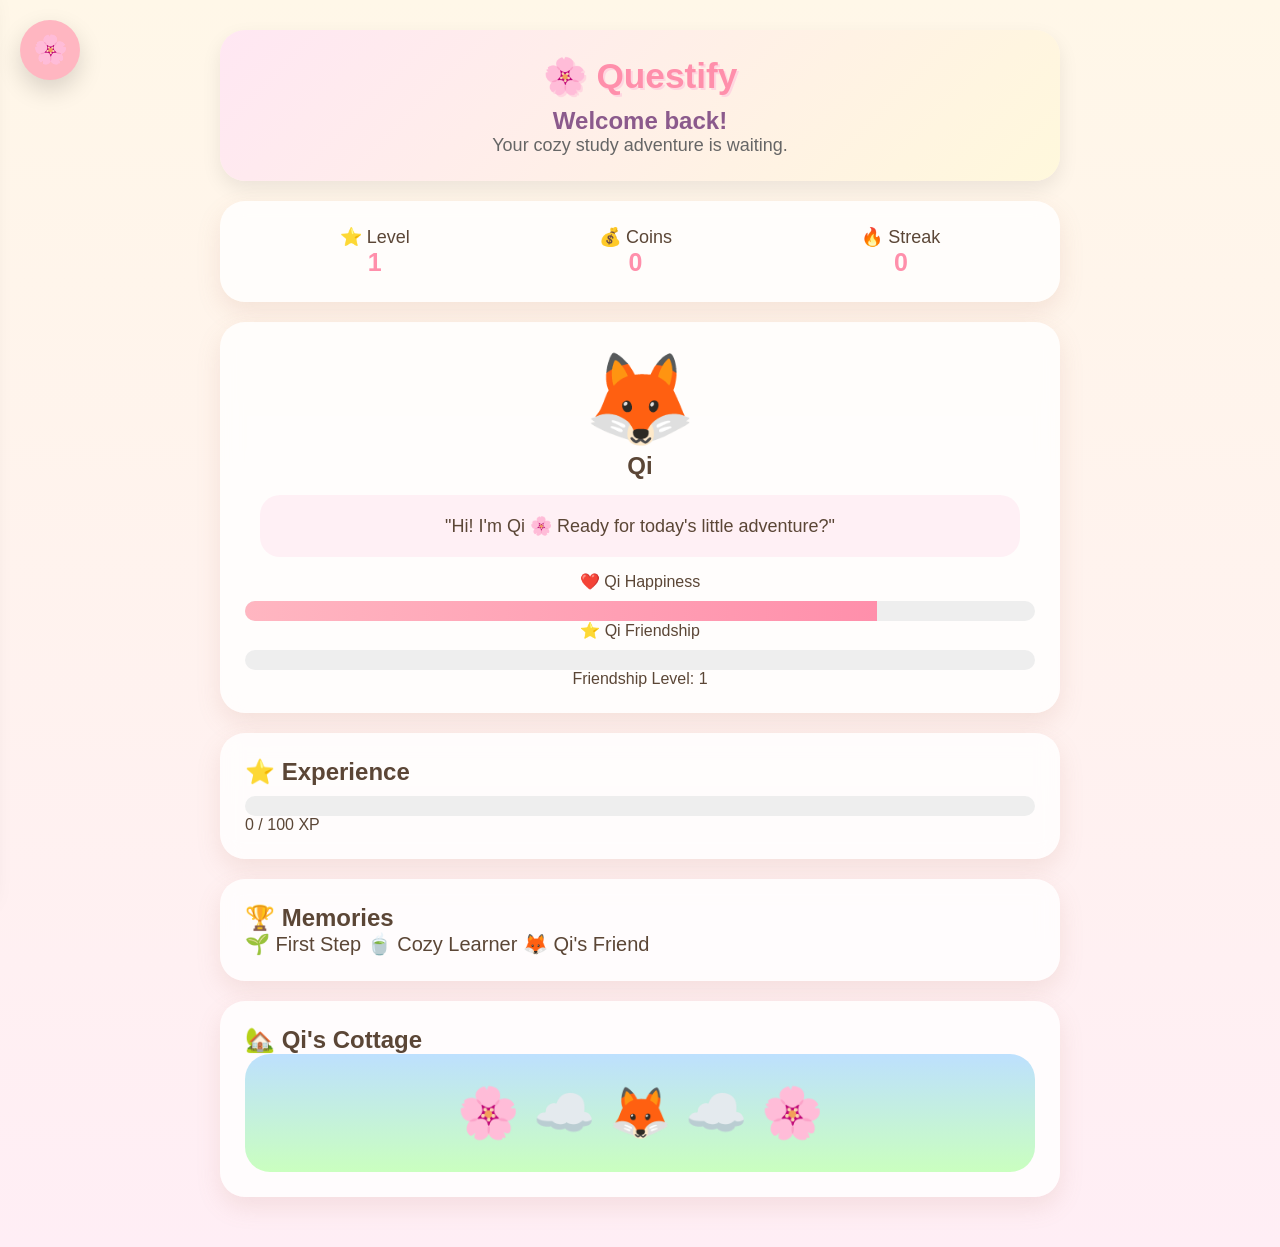
==== index.html @ 7775f3b2 "welcome back header added" ====
<!doctype html>
<html lang="en">

<head>
    <meta charset="UTF-8" />
    <meta name="viewport" content="width=device-width, initial-scale=1.0" />

    <title>Questify 🦊</title>

    <link rel="stylesheet" href="style.css" />
</head>

<body>
    <!-- 🌸 Menu Button -->

    <button id="menuButton" class="menuButton">🌸</button>
    <div class="layout">
        <!-- 🌸 Sidebar -->

        <div id="sidebar" class="sidebar">
            <h2>🌸 Questify</h2>

            <p class="sidebarSubtitle">Cozy Study Adventure</p>
            <button class="navButton" data-page="homePage">🏠 Home</button>

            <button class="navButton" data-page="profilePage">
                👤 Profile
            </button>

            <button class="navButton" data-page="companionPage">
                🐾 Companion
            </button>

            <button class="navButton" data-page="gardenPage">
                🌱 Garden
            </button>

            <button class="navButton" data-page="questsPage">
                🎯 Quests
            </button>

            <button class="navButton">📅 Timetable</button>

            <button class="navButton">📝 Exams</button>

            <button class="navButton">☀️ Summer Tasks</button>

            <button class="navButton">⚙️ Settings</button>
            <hr />

            <p class="sidebarQi">🦊 Small steps create big adventures.</p>
        </div>

        <div class="app">
            <!-- 🌸 Pages -->

            <div id="pages">
                <!-- Home Page -->

                <section id="homePage" class="page">
                    <!-- Header -->

                    <header class="welcomeCard">

                        <h1>🌸 Questify</h1>

                        <h2>Welcome back!</h2>

                        <p>
                            Your cozy study adventure is waiting.
                        </p>

                    </header>

                    <!-- Player Stats -->

                    <section class="stats card">
                        <div>
                            ⭐ Level
                            <span id="level">1</span>
                        </div>

                        <div>
                            💰 Coins
                            <span id="coins">0</span>
                        </div>

                        <div>
                            🔥 Streak
                            <span id="streak">0</span>
                        </div>
                    </section>

                    <!-- Qi Companion -->

                    <section class="qi card">
                        <div class="fox" id="companionEmoji">🦊</div>

                        <h2 id="companionName">Qi</h2>

                        <div class="speech">
                            "Hi! I'm Qi 🌸 Ready for today's little
                            adventure?"
                        </div>

                        <div class="mood">
                            ❤️ Qi Happiness

                            <div class="bar">
                                <div class="happiness"></div>
                            </div>
                        </div>

                        <div class="friendship">
                            ⭐ Qi Friendship

                            <div class="bar">
                                <div class="friendBar"></div>
                            </div>

                            <p>
                                Friendship Level:
                                <span id="qiLevel">1</span>
                            </p>
                        </div>
                    </section>

                    <!-- XP -->

                    <section class="card">
                        <h2>⭐ Experience</h2>

                        <div class="bar">
                            <div class="xp"></div>
                        </div>

                        <p><span id="xp">0</span> / 100 XP</p>
                    </section>

                    <!-- Achievements -->

                    <section class="card">
                        <h2>🏆 Memories</h2>

                        <div class="badges">
                            🌱 First Step 🍵 Cozy Learner 🦊 Qi's Friend
                        </div>
                    </section>

                    <!-- Qi Cottage -->

                    <section class="card">
                        <h2>🏡 Qi's Cottage</h2>

                        <div class="cottage">🌸 ☁️ 🦊 ☁️ 🌸</div>
                    </section>
                </section>
                <!-- Profile -->

                <section class="card profile page" id="profilePage" style="display: none">
                    <h2>👤 My Cozy Profile</h2>

                    <p>
                        👤 Name:
                        <span id="playerName">Student</span>
                    </p>

                    <p>
                        🎓 Grade:
                        <span id="playerGrade">Not Set</span>
                    </p>

                    <p>
                        🎯 Goal:
                        <span id="playerGoal">Not Set</span>
                    </p>

                    <p>
                        ☁️ Study Style:
                        <span id="playerStyle">Not Set</span>
                    </p>

                    <button id="editProfile">✏️ Edit Profile</button>
                </section>

                <!-- 🌱 Garden -->

                <section class="card page" id="gardenPage">
                    <h2>🌱 My Study Garden</h2>

                    <div id="subjects"></div>

                    <button id="addSubject">➕ Add Subject</button>
                </section>

                <!-- 🏡 Subject Room -->

                <section class="card" id="subjectRoom" style="display: none">
                    <h2>🏡 Subject Room</h2>

                    <h3 id="roomTitle"></h3>

                    <div id="roomTasks"></div>

                    <button id="addTask">➕ Add Task</button>

                    <button id="backGarden">🌱 Back to Garden</button>
                </section>

                <!-- 🎯 Today's Quests -->

                <section class="card page" id="questsPage">
                    <h2>🎯 Today's Quests</h2>

                    <div id="todayTasks"></div>
                </section>
                <!-- 🐾 Companion Page -->

                <section class="card page" id="companionPage">
                    <h2>🐾 Choose Your Companion</h2>

                    <p>
                        Every companion has a unique personality. Choose the
                        one that will study with you.
                    </p>

                    <div id="companionList"></div>
                </section>
            </div>
            <!-- 🌸 Cozy Popup -->

            <div id="popupOverlay" class="popupOverlay">
                <div class="popupCard">
                    <h2 id="popupTitle">🌸 Popup</h2>

                    <input type="text" id="popupInput" placeholder="Type here..." />

                    <div class="popupButtons">
                        <button id="popupSave">💾 Save</button>

                        <button id="popupCancel">❌ Cancel</button>
                    </div>
                </div>
            </div>
        </div>
    </div>

    <script src="script.js"></script>
</body>

</html>
---- style.css ----
/* 🌸 QUESTIFY - Cozy Summer Theme 🌸 */

* {
    box-sizing: border-box;
    margin: 0;
    padding: 0;
}

body {
    font-family: 'Comic Sans MS', 'Trebuchet MS', sans-serif;

    background: linear-gradient(180deg, #fff7e8, #ffeef5);

    color: #5b4636;

    min-height: 100vh;
}

/* Main App */

.app {
    width: 90%;
    max-width: 900px;

    margin: auto;

    padding: 25px;
}

/* Header */

header {
    text-align: center;

    padding: 25px;
}

header h1 {
    font-size: 45px;

    color: #ff8fab;

    text-shadow: 2px 2px #ffd6e0;
}

header p {
    font-size: 18px;

    color: #8a6d5d;
}

/* Cards */

.card {
    background: rgba(255, 255, 255, 0.8);

    border-radius: 25px;

    padding: 25px;

    margin: 20px 0;

    box-shadow: 0 10px 25px rgba(180, 120, 100, 0.15);

    backdrop-filter: blur(10px);

    transition: 0.3s;
}

.card:hover {
    transform: translateY(-5px);
}

/* Stats */

.stats {
    display: flex;

    justify-content: space-around;

    text-align: center;

    font-size: 18px;
}

.stats span {
    display: block;

    font-size: 25px;

    color: #ff8fab;

    font-weight: bold;
}

/* Qi Section */

.qi {
    text-align: center;
}

.fox {
    font-size: 90px;

    animation: float 3s infinite ease-in-out;
}

@keyframes float {
    0% {
        transform: translateY(0);
    }

    50% {
        transform: translateY(-12px);
    }

    100% {
        transform: translateY(0);
    }
}

.speech {
    background: #fff0f5;

    padding: 20px;

    border-radius: 20px;

    margin: 15px;

    font-size: 18px;
}

/* Progress Bars */

.bar {
    width: 100%;

    height: 20px;

    background: #eee;

    border-radius: 20px;

    overflow: hidden;

    margin-top: 10px;
}

.xp {
    height: 100%;

    width: 0%;

    background: linear-gradient(90deg, #ffd166, #ff9f1c);

    border-radius: 20px;
}

.happiness {
    height: 100%;

    width: 80%;

    background: linear-gradient(90deg, #ffb6c1, #ff8fab);
}

/* Subjects */

.subject {
    background: #fef6e4;

    padding: 15px;

    border-radius: 20px;

    margin: 15px 0;
}

.progress {
    width: 70%;

    height: 100%;

    background: #a7d7c5;
}

button {
    border: none;

    background: #ffb6c1;

    color: white;

    padding: 15px 25px;

    border-radius: 30px;

    font-size: 17px;

    cursor: pointer;

    transition: 0.3s;
}

button:hover {
    background: #ff8fab;

    transform: scale(1.05);
}

/* Quests */

.quest {
    background: #f8edeb;

    padding: 15px;

    margin: 10px 0;

    border-radius: 18px;

    cursor: pointer;
}

.quest:hover {
    background: #ffe5ec;
}

/* Achievements */

.badges {
    display: flex;

    gap: 15px;

    flex-wrap: wrap;
}

.badges {
    font-size: 20px;
}

/* Cottage */

.cottage {
    font-size: 50px;

    text-align: center;

    padding: 30px;

    background: linear-gradient(180deg, #bde0fe, #caffbf);

    border-radius: 25px;
}

/* Profile */

.profile p {
    font-size: 18px;

    margin: 15px 0;
}

.profile span {
    color: #ff8fab;

    font-weight: bold;
}

/* Mobile */

@media (max-width: 600px) {
    .stats {
        flex-direction: column;

        gap: 20px;
    }

    header h1 {
        font-size: 35px;
    }
}
.friendBar {
    height: 100%;

    width: 0%;

    background: linear-gradient(90deg, #ffd166, #ff9f1c);

    border-radius: 20px;
}
/* 🌸 Cozy Popup */

.popupOverlay {
    position: fixed;

    top: 0;

    left: 0;

    width: 100%;

    height: 100%;

    background: rgba(0, 0, 0, 0.35);

    display: none;

    justify-content: center;

    align-items: center;

    z-index: 1000;
}

.popupCard {
    background: #fffaf5;

    width: 90%;

    max-width: 420px;

    padding: 30px;

    border-radius: 25px;

    box-shadow: 0 15px 40px rgba(0, 0, 0, 0.15);

    text-align: center;

    animation: popupAppear 0.25s ease;
}

.popupCard h2 {
    color: #ff8fab;

    margin-bottom: 20px;
}

.popupCard input {
    width: 100%;

    padding: 15px;

    border: 2px solid #ffd6e0;

    border-radius: 18px;

    font-size: 17px;

    margin-bottom: 20px;

    outline: none;
}

.popupCard input:focus {
    border-color: #ff8fab;
}

.popupButtons {
    display: flex;

    gap: 15px;

    justify-content: center;
}

.popupButtons button {
    flex: 1;
}

@keyframes popupAppear {
    from {
        transform: scale(0.85);

        opacity: 0;
    }

    to {
        transform: scale(1);

        opacity: 1;
    }
}
/* Companion Cards */

.companionCard {
    background: #fff8f2;

    border-radius: 20px;

    padding: 18px;

    margin: 15px 0;

    cursor: pointer;

    transition: 0.3s;

    border: 3px solid transparent;
}

.companionCard:hover {
    transform: scale(1.02);

    background: #fff0f5;
}

.companionCard.selected {
    border-color: #ff8fab;
}

.companionCard h3 {
    margin-bottom: 8px;
}

.companionCard p {
    color: #7d6758;
}
/* 🌸 App Layout */

.layout {
    display: flex;

    min-height: 100vh;
}

/* Sidebar */

.sidebar {
    width: 250px;

    background: #fff8f2;

    padding: 25px;

    box-shadow: 4px 0 15px rgba(0, 0, 0, 0.08);

    position: sticky;

    top: 0;

    height: 100vh;
}

.sidebar h2 {
    text-align: center;

    color: #ff8fab;

    margin-bottom: 10px;
}

.sidebarSubtitle {
    text-align: center;

    color: #8a6d5d;

    margin-bottom: 25px;

    font-size: 14px;
}

/* Navigation Buttons */

.navButton {
    width: 100%;

    margin-bottom: 12px;

    text-align: left;
}

/* Main Content */

.app {
    flex: 1;

    padding: 30px;
}

/* Mobile */

@media (max-width: 768px) {
    .layout {
        flex-direction: column;
    }

    .sidebar {
        width: 100%;

        height: auto;

        position: relative;
    }
}
/* ===========================
   🌸 Questify Navigation
=========================== */

/* Layout */

.layout {
    display: flex;
}

/* Flower Button */

.menuButton {
    position: fixed;

    top: 20px;

    left: 20px;

    width: 60px;

    height: 60px;

    display: flex;

    justify-content: center;

    align-items: center;

    padding: 0;

    border: none;

    border-radius: 50%;

    background: #ffb6c1;

    color: white;

    font-size: 28px;

    line-height: 1;

    cursor: pointer;

    box-shadow: 0 10px 25px rgba(0, 0, 0, 0.15);

    z-index: 1001;

    transition: 0.3s;
}
.menuButton:hover {
    background: #ff8fab;

    transform: scale(1.08) rotate(15deg);
}

/* Sidebar */

.sidebar {
    position: fixed;

    left: -320px;

    top: 0;

    width: 300px;

    height: 100vh;

    background: #fffaf5;

    padding: 30px;

    box-shadow: 5px 0 25px rgba(0, 0, 0, 0.15);

    transition: 0.35s;

    z-index: 1000;
}

.sidebar.open {
    left: 0;
}

.sidebar h2 {
    color: #ff8fab;

    margin-bottom: 8px;
}

.sidebarSubtitle {
    color: #8a6d5d;

    margin-bottom: 25px;
}

/* Navigation Buttons */

.navButton {
    width: 100%;

    margin-bottom: 12px;

    text-align: left;
}

/* Qi Message */

.sidebarQi {
    margin-top: 35px;

    padding: 15px;

    border-radius: 15px;

    background: #fff0f5;

    line-height: 1.5;
}
/* ===========================
   🐾 Companion Cards
=========================== */

#companionCards {
    display: grid;

    grid-template-columns: repeat(auto-fit, minmax(220px, 1fr));

    gap: 20px;

    margin-top: 25px;
}

.companionCard {
    background: #fff7f9;

    border-radius: 20px;

    padding: 20px;

    text-align: center;

    box-shadow: 0 8px 20px rgba(0, 0, 0, 0.08);

    transition: 0.3s;
}

.companionCard:hover {
    transform: translateY(-8px);
}

.companionEmoji {
    font-size: 70px;

    margin-bottom: 15px;
}

.chooseCompanion {
    margin-top: 15px;

    width: 100%;
}


.welcomeCard {
    background: linear-gradient(135deg, #ffe7f3, #fff8dc);
    border-radius: 25px;
    padding: 25px;
    margin-bottom: 20px;
    text-align: center;
    box-shadow: 0 8px 20px rgba(0,0,0,0.08);
}

.welcomeCard h1 {
    margin: 0;
    font-size: 2.2rem;
}

.welcomeCard h2 {
    margin-top: 10px;
    color: #8b5a8c;
}

.welcomeCard p {
    color: #666;
}
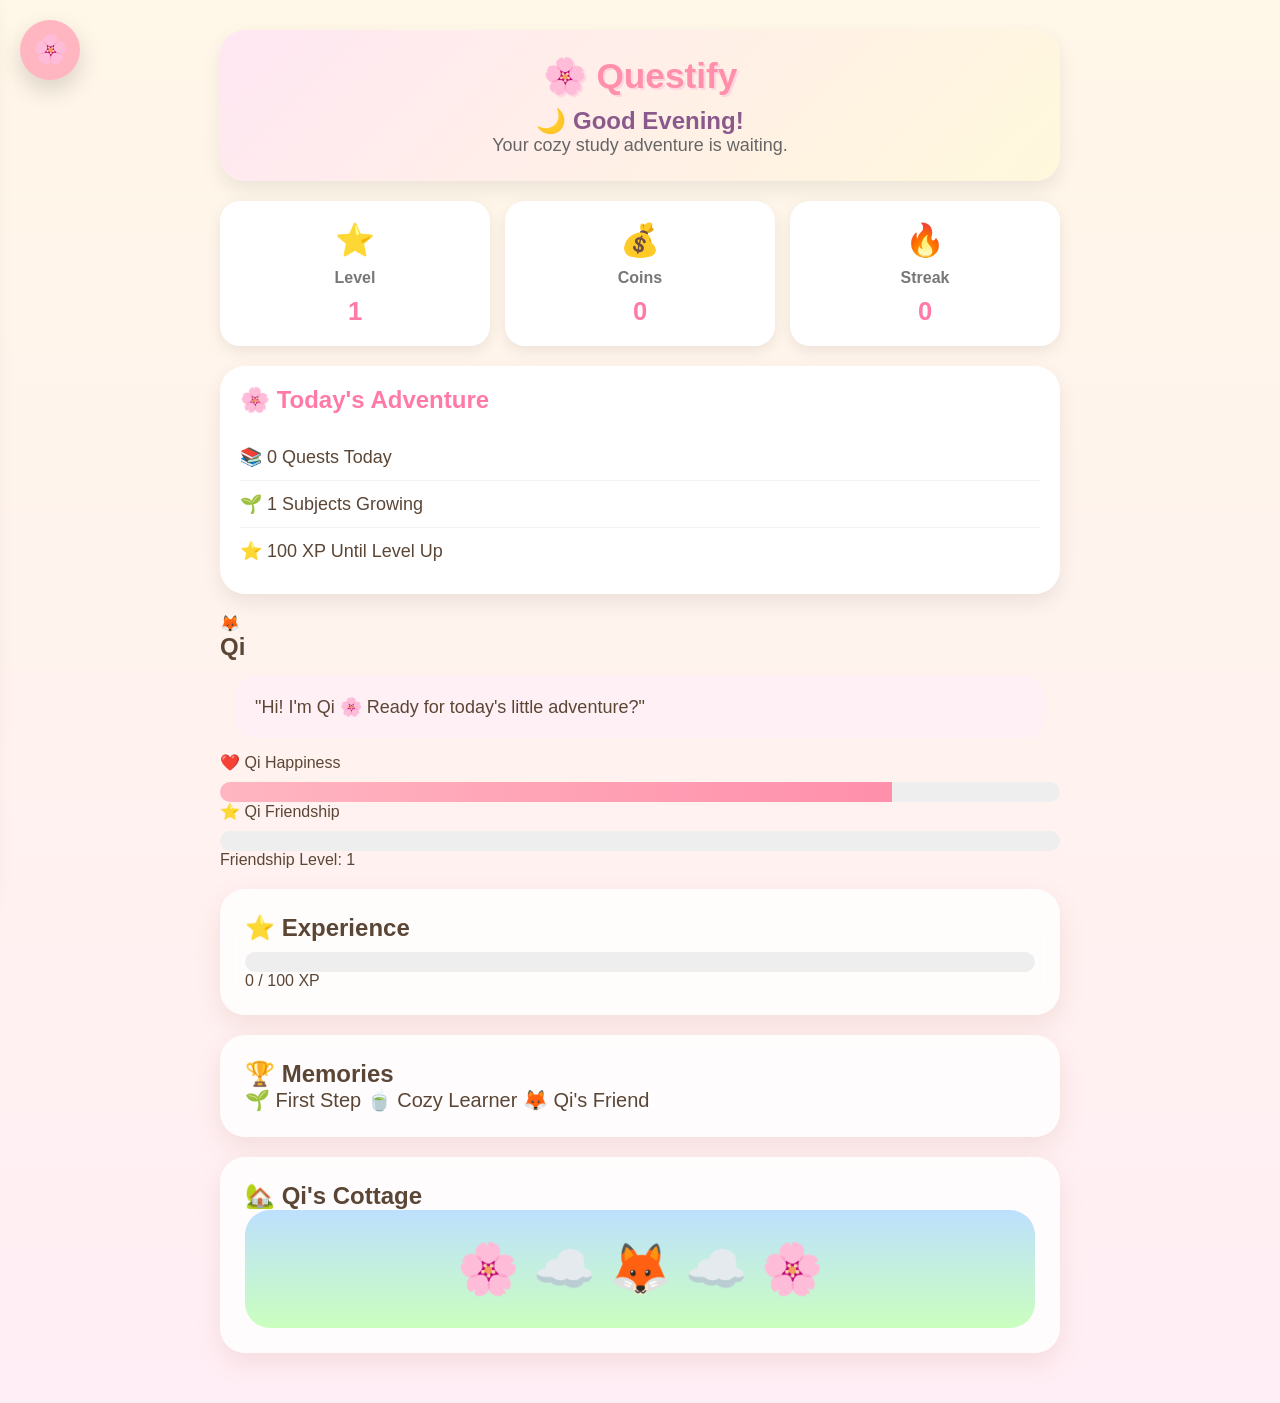
==== commit 069561b9: "changed the layout of home screen" ====
--- a/index.html
+++ b/index.html
@@ -23,21 +23,13 @@
             <p class="sidebarSubtitle">Cozy Study Adventure</p>
             <button class="navButton" data-page="homePage">🏠 Home</button>
 
-            <button class="navButton" data-page="profilePage">
-                👤 Profile
-            </button>
-
-            <button class="navButton" data-page="companionPage">
-                🐾 Companion
-            </button>
-
-            <button class="navButton" data-page="gardenPage">
-                🌱 Garden
-            </button>
-
-            <button class="navButton" data-page="questsPage">
-                🎯 Quests
-            </button>
+            <button class="navButton" data-page="profilePage">👤 Profile</button>
+
+            <button class="navButton" data-page="companionPage">🐾 Companion</button>
+
+            <button class="navButton" data-page="gardenPage">🌱 Garden</button>
+
+            <button class="navButton" data-page="questsPage">🎯 Quests</button>
 
             <button class="navButton">📅 Timetable</button>
 
@@ -58,6 +50,7 @@
                 <!-- Home Page -->
 
                 <section id="homePage" class="page">
+
                     <!-- Header -->
 
                     <header class="welcomeCard">
@@ -72,92 +65,119 @@
 
                     </header>
 
+
                     <!-- Player Stats -->
 
-                    <section class="stats card">
-                        <div>
-                            ⭐ Level
+                    <section class="statsGrid">
+
+                        <div class="statCard">
+                            <div class="statEmoji">⭐</div>
+                            <h3>Level</h3>
                             <span id="level">1</span>
                         </div>
 
-                        <div>
-                            💰 Coins
+                        <div class="statCard">
+                            <div class="statEmoji">💰</div>
+                            <h3>Coins</h3>
                             <span id="coins">0</span>
                         </div>
 
-                        <div>
-                            🔥 Streak
+                        <div class="statCard">
+                            <div class="statEmoji">🔥</div>
+                            <h3>Streak</h3>
                             <span id="streak">0</span>
                         </div>
+
                     </section>
-
+                    <section class="card adventureCard">
+
+                        <h2>🌸 Today's Adventure</h2>
+
+                        <div class="adventureItem">
+                            📚 <span id="todayQuestCount">0</span> Quests Today
+                        </div>
+
+                        <div class="adventureItem">
+                            🌱 <span id="subjectCount">1</span> Subjects Growing
+                        </div>
+
+                        <div class="adventureItem">
+                            ⭐ <span id="xpLeft">100</span> XP Until Level Up
+                        </div>
+
+                    </section>
                     <!-- Qi Companion -->
 
-                    <section class="qi card">
-                        <div class="fox" id="companionEmoji">🦊</div>
-
-                        <h2 id="companionName">Qi</h2>
-
-                        <div class="speech">
-                            "Hi! I'm Qi 🌸 Ready for today's little
-                            adventure?"
-                        </div>
-
-                        <div class="mood">
-                            ❤️ Qi Happiness
-
-                            <div class="bar">
-                                <div class="happiness"></div>
-                            </div>
-                        </div>
-
-                        <div class="friendship">
-                            ⭐ Qi Friendship
-
-                            <div class="bar">
-                                <div class="friendBar"></div>
-                            </div>
-
-                            <p>
-                                Friendship Level:
-                                <span id="qiLevel">1</span>
+                    <section class="qiHomeCard">
+
+                        <div class="qiAvatar" id="companionEmoji">🦊</div>
+
+                        <div class="qiInfo">
+
+                            <h2 id="companionName">Qi</h2>
+
+                            <p class="speech">
+                                "Hi! I'm Qi 🌸 Ready for today's little adventure?"
                             </p>
-                        </div>
+
+                        </div>
+
                     </section>
-
-                    <!-- XP -->
-
-                    <section class="card">
-                        <h2>⭐ Experience</h2>
+                    <div class="mood">
+                        ❤️ Qi Happiness
 
                         <div class="bar">
-                            <div class="xp"></div>
-                        </div>
-
-                        <p><span id="xp">0</span> / 100 XP</p>
-                    </section>
-
-                    <!-- Achievements -->
-
-                    <section class="card">
-                        <h2>🏆 Memories</h2>
-
-                        <div class="badges">
-                            🌱 First Step 🍵 Cozy Learner 🦊 Qi's Friend
-                        </div>
-                    </section>
-
-                    <!-- Qi Cottage -->
-
-                    <section class="card">
-                        <h2>🏡 Qi's Cottage</h2>
-
-                        <div class="cottage">🌸 ☁️ 🦊 ☁️ 🌸</div>
-                    </section>
-                </section>
+                            <div class="happiness"></div>
+                        </div>
+                    </div>
+
+                    <div class="friendship">
+                        ⭐ Qi Friendship
+
+                        <div class="bar">
+                            <div class="friendBar"></div>
+                        </div>
+
+                        <p>
+                            Friendship Level:
+                            <span id="qiLevel">1</span>
+                        </p>
+                    </div>
+                </section>
+
+                <!-- XP -->
+
+                <section class="card">
+                    <h2>⭐ Experience</h2>
+
+                    <div class="bar">
+                        <div class="xp"></div>
+                    </div>
+
+                    <p><span id="xp">0</span> / 100 XP</p>
+                </section>
+
+                <!-- Achievements -->
+
+                <section class="card">
+                    <h2>🏆 Memories</h2>
+
+                    <div class="badges">
+                        🌱 First Step 🍵 Cozy Learner 🦊 Qi's Friend
+                    </div>
+                </section>
+
+                <!-- Qi Cottage -->
+
+                <section class="card">
+                    <h2>🏡 Qi's Cottage</h2>
+
+                    <div class="cottage">🌸 ☁️ 🦊 ☁️ 🌸</div>
+                </section>
+</section>
                 <!-- Profile -->
 
-                <section class="card profile page" id="profilePage" style="display: none">
+                <section class="card profile page" id="profilePage" style="display:none">
                     <h2>👤 My Cozy Profile</h2>
 
                     <p>
@@ -184,8 +204,7 @@
                 </section>
 
                 <!-- 🌱 Garden -->
-
-                <section class="card page" id="gardenPage">
+                <section class="card page" id="gardenPage" style="display:none">
                     <h2>🌱 My Study Garden</h2>
 
                     <div id="subjects"></div>
@@ -209,14 +228,14 @@
 
                 <!-- 🎯 Today's Quests -->
 
-                <section class="card page" id="questsPage">
+                <section class="card page" id="questsPage" style="display:none">
                     <h2>🎯 Today's Quests</h2>
 
                     <div id="todayTasks"></div>
                 </section>
                 <!-- 🐾 Companion Page -->
 
-                <section class="card page" id="companionPage">
+                <section class="card page" id="companionPage" style="display:none">
                     <h2>🐾 Choose Your Companion</h2>
 
                     <p>
@@ -246,6 +265,4 @@
     </div>
 
     <script src="script.js"></script>
-</body>
-
-</html>+</body>
--- a/style.css
+++ b/style.css
@@ -282,6 +282,7 @@
         font-size: 35px;
     }
 }
+
 .friendBar {
     height: 100%;
 
@@ -291,6 +292,7 @@
 
     border-radius: 20px;
 }
+
 /* 🌸 Cozy Popup */
 
 .popupOverlay {
@@ -384,6 +386,7 @@
         opacity: 1;
     }
 }
+
 /* Companion Cards */
 
 .companionCard {
@@ -419,6 +422,7 @@
 .companionCard p {
     color: #7d6758;
 }
+
 /* 🌸 App Layout */
 
 .layout {
@@ -496,6 +500,7 @@
         position: relative;
     }
 }
+
 /* ===========================
    🌸 Questify Navigation
 =========================== */
@@ -547,6 +552,7 @@
 
     transition: 0.3s;
 }
+
 .menuButton:hover {
     background: #ff8fab;
 
@@ -616,6 +622,7 @@
 
     line-height: 1.5;
 }
+
 /* ===========================
    🐾 Companion Cards
 =========================== */
@@ -667,7 +674,7 @@
     padding: 25px;
     margin-bottom: 20px;
     text-align: center;
-    box-shadow: 0 8px 20px rgba(0,0,0,0.08);
+    box-shadow: 0 8px 20px rgba(0, 0, 0, 0.08);
 }
 
 .welcomeCard h1 {
@@ -682,4 +689,145 @@
 
 .welcomeCard p {
     color: #666;
+}
+
+.statsGrid {
+    display: grid;
+    grid-template-columns: repeat(3, 1fr);
+    gap: 15px;
+    margin: 20px 0;
+}
+
+.statCard {
+    background: #fff;
+    border-radius: 20px;
+    padding: 20px;
+    text-align: center;
+    box-shadow: 0 5px 15px rgba(0, 0, 0, .08);
+    transition: .25s;
+}
+
+.statCard:hover {
+    transform: translateY(-5px);
+}
+
+.statEmoji {
+    font-size: 2rem;
+}
+
+.statCard h3 {
+    margin: 10px 0;
+    font-size: 1rem;
+    color: #777;
+}
+
+.statCard span {
+    font-size: 1.6rem;
+    font-weight: bold;
+    color: #ff7aa8;
+}
+
+.adventureCard {
+
+    background: #fff;
+
+    border-radius: 25px;
+
+    padding: 20px;
+
+    margin: 20px 0;
+
+    box-shadow: 0 8px 20px rgba(0, 0, 0, .08);
+
+}
+
+.adventureCard h2 {
+
+    margin-bottom: 20px;
+
+    color: #ff7aa8;
+
+}
+
+.adventureItem {
+
+    padding: 12px 0;
+
+    border-bottom: 1px solid #f2f2f2;
+
+    font-size: 18px;
+
+}
+
+.adventureItem:last-child {
+
+    border-bottom: none;
+
+}
+
+.card {
+    transition: transform .25s ease, box-shadow .25s ease;
+}
+
+.card:hover {
+    transform: translateY(-4px);
+
+    box-shadow: 0 15px 30px rgba(0, 0, 0, .12);
+}
+.subjectCard{
+
+    background:white;
+
+    border-radius:22px;
+
+    padding:20px;
+
+    margin:20px 0;
+
+    cursor:pointer;
+
+    transition:.25s;
+
+    box-shadow:0 8px 20px rgba(0,0,0,.08);
+
+}
+
+.subjectCard:hover{
+
+    transform:translateY(-5px);
+
+}
+
+.subjectTop{
+
+    display:flex;
+
+    gap:20px;
+
+    align-items:center;
+
+    margin-bottom:15px;
+
+}
+
+.subjectEmoji{
+
+    font-size:3rem;
+
+}
+
+.subjectTop h3{
+
+    margin:0;
+
+}
+
+.progressText{
+
+    text-align:right;
+
+    color:#888;
+
+    margin-top:10px;
+
 }
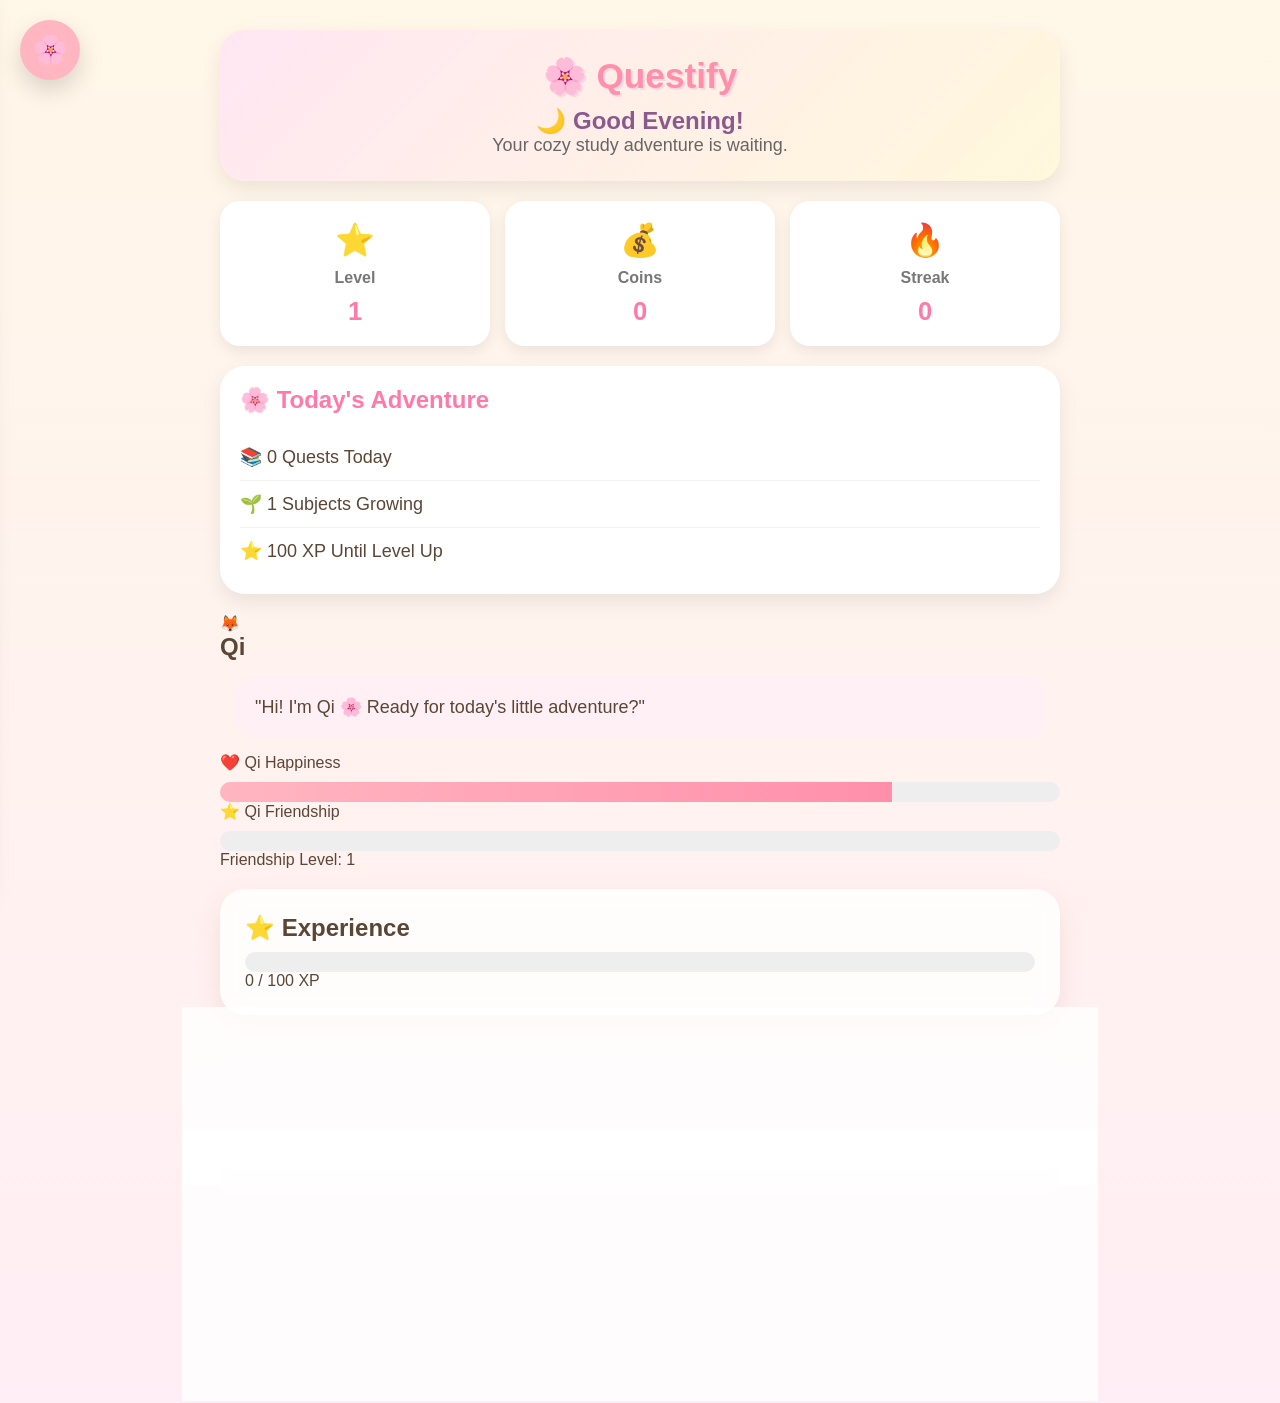
==== commit 9b71fb67: "fixed mistakes in index.html" ====
--- a/index.html
+++ b/index.html
@@ -143,8 +143,8 @@
                             <span id="qiLevel">1</span>
                         </p>
                     </div>
-                </section>
-
+
+                </section>
                 <!-- XP -->
 
                 <section class="card">
@@ -174,7 +174,8 @@
 
                     <div class="cottage">🌸 ☁️ 🦊 ☁️ 🌸</div>
                 </section>
-</section>
+
+             </section>
                 <!-- Profile -->
 
                 <section class="card profile page" id="profilePage" style="display:none">
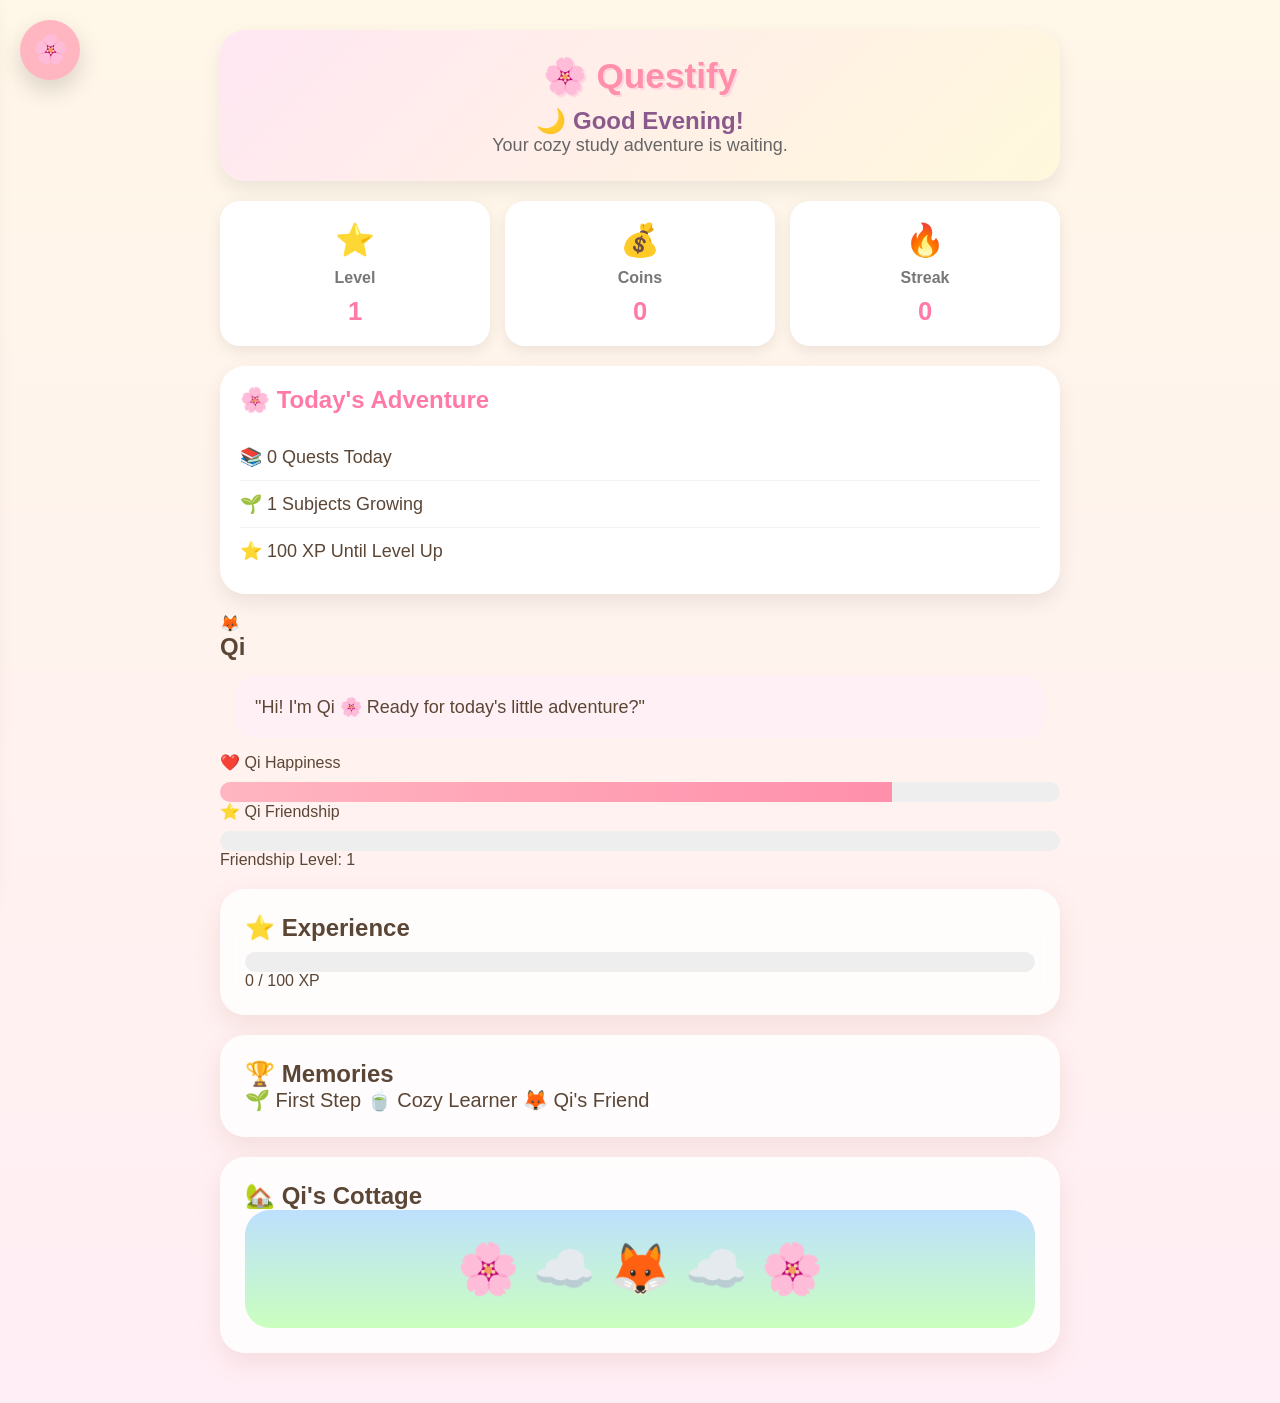
==== commit c93734c2: "moved xp, achiements and cottage in homepage section" ====
--- a/index.html
+++ b/index.html
@@ -144,38 +144,37 @@
                         </p>
                     </div>
 
-                </section>
-                <!-- XP -->
-
-                <section class="card">
-                    <h2>⭐ Experience</h2>
-
-                    <div class="bar">
-                        <div class="xp"></div>
-                    </div>
-
-                    <p><span id="xp">0</span> / 100 XP</p>
-                </section>
-
-                <!-- Achievements -->
-
-                <section class="card">
-                    <h2>🏆 Memories</h2>
-
-                    <div class="badges">
-                        🌱 First Step 🍵 Cozy Learner 🦊 Qi's Friend
-                    </div>
-                </section>
-
-                <!-- Qi Cottage -->
-
-                <section class="card">
-                    <h2>🏡 Qi's Cottage</h2>
-
-                    <div class="cottage">🌸 ☁️ 🦊 ☁️ 🌸</div>
-                </section>
-
-             </section>
+                    <!-- XP -->
+
+                    <section class="card">
+                        <h2>⭐ Experience</h2>
+
+                        <div class="bar">
+                            <div class="xp"></div>
+                        </div>
+
+                        <p><span id="xp">0</span> / 100 XP</p>
+                    </section>
+
+                    <!-- Achievements -->
+
+                    <section class="card">
+                        <h2>🏆 Memories</h2>
+
+                        <div class="badges">
+                            🌱 First Step 🍵 Cozy Learner 🦊 Qi's Friend
+                        </div>
+                    </section>
+
+                    <!-- Qi Cottage -->
+
+                    <section class="card">
+                        <h2>🏡 Qi's Cottage</h2>
+
+                        <div class="cottage">🌸 ☁️ 🦊 ☁️ 🌸</div>
+                    </section>
+                </section>
+
                 <!-- Profile -->
 
                 <section class="card profile page" id="profilePage" style="display:none">
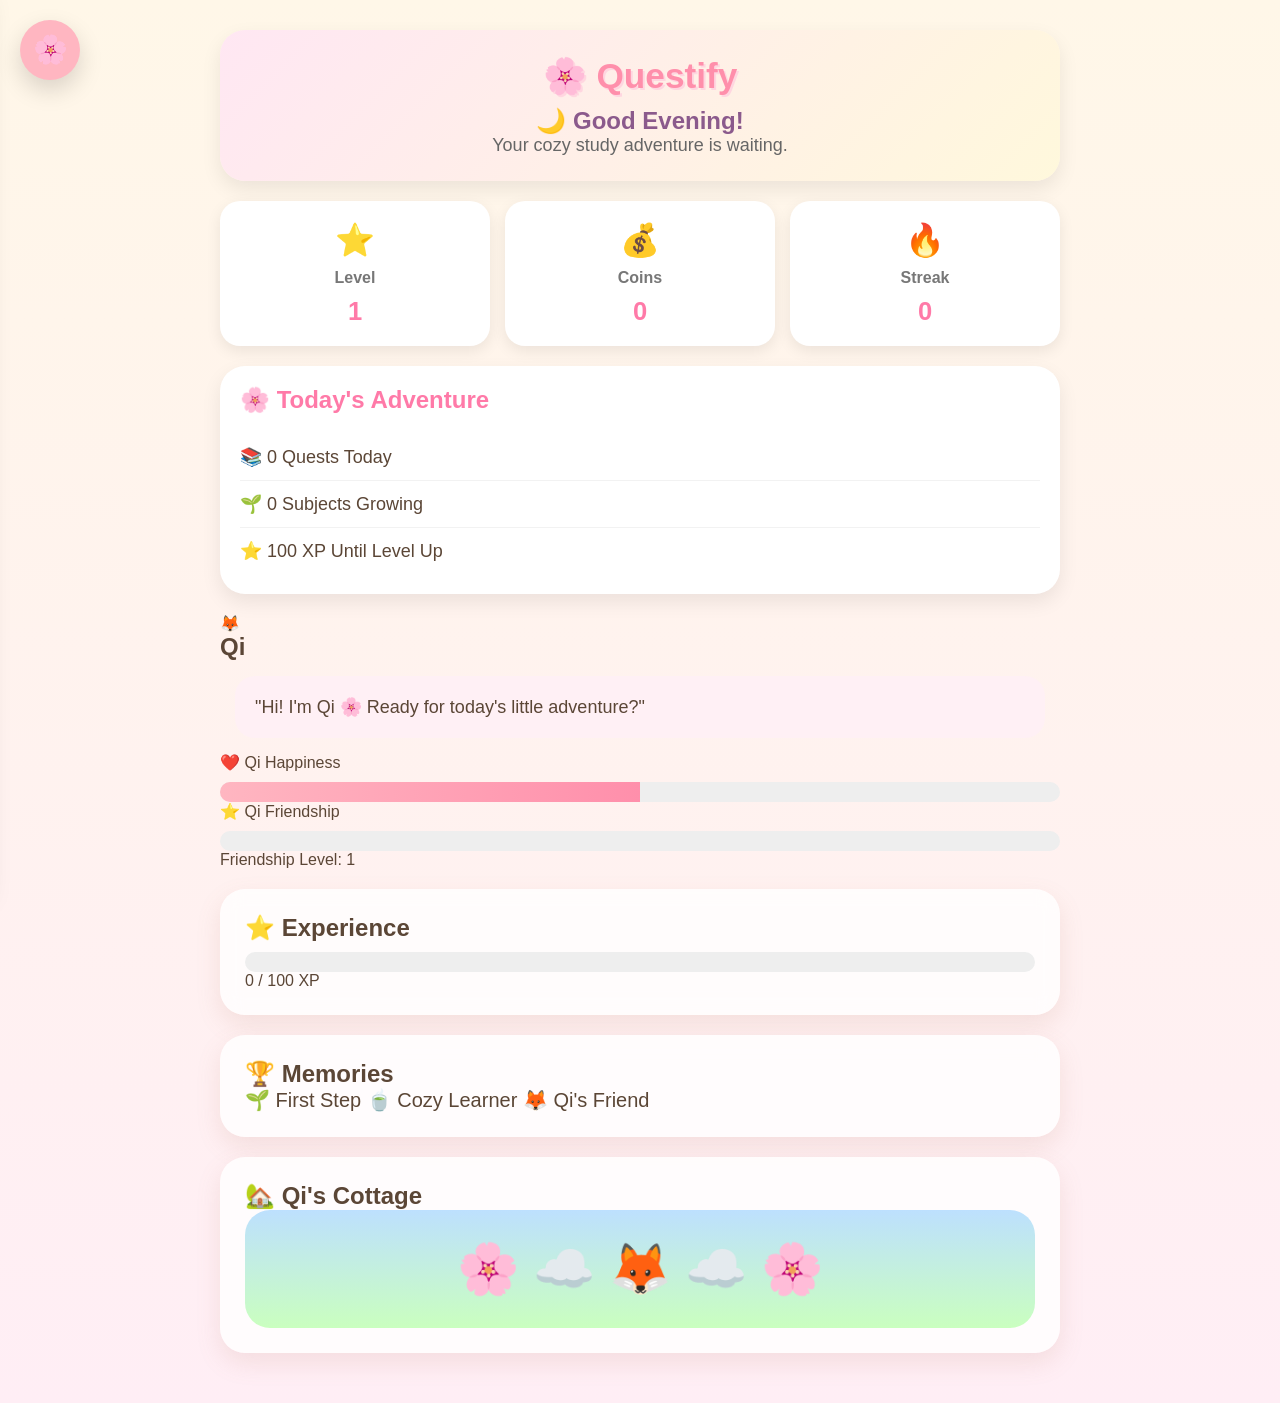
==== commit 37d5032e: "initial stats reset and game refresh on sidbar click" ====
--- a/index.html
+++ b/index.html
@@ -98,7 +98,7 @@
                         </div>
 
                         <div class="adventureItem">
-                            🌱 <span id="subjectCount">1</span> Subjects Growing
+                            🌱 <span id="subjectCount">0</span> Subjects Growing
                         </div>
 
                         <div class="adventureItem">
@@ -178,53 +178,82 @@
                 <!-- Profile -->
 
                 <section class="card profile page" id="profilePage" style="display:none">
+
                     <h2>👤 My Cozy Profile</h2>
 
-                    <p>
-                        👤 Name:
-                        <span id="playerName">Student</span>
-                    </p>
-
-                    <p>
-                        🎓 Grade:
-                        <span id="playerGrade">Not Set</span>
-                    </p>
-
-                    <p>
-                        🎯 Goal:
-                        <span id="playerGoal">Not Set</span>
-                    </p>
-
-                    <p>
-                        ☁️ Study Style:
-                        <span id="playerStyle">Not Set</span>
-                    </p>
-
-                    <button id="editProfile">✏️ Edit Profile</button>
+                    <div class="profileAvatar">
+                        🌸
+                    </div>
+
+                    <div class="profileInfo">
+
+                        <p>👤 <strong>Name</strong></p>
+                        <h3 id="playerName">Student</h3>
+
+                        <p>🎓 <strong>Grade</strong></p>
+                        <h3 id="playerGrade">Not Set</h3>
+
+                        <p>🎯 <strong>Goal</strong></p>
+                        <h3 id="playerGoal">Not Set</h3>
+
+                        <p>☁️ <strong>Study Style</strong></p>
+                        <h3 id="playerStyle">Not Set</h3>
+
+                    </div>
+
+                    <button id="editProfile">
+                        ✏️ Edit Profile
+                    </button>
+
                 </section>
 
                 <!-- 🌱 Garden -->
                 <section class="card page" id="gardenPage" style="display:none">
-                    <h2>🌱 My Study Garden</h2>
+                    <header class="gardenHeader">
+
+                        <h2>🌱 My Study Garden</h2>
+
+                        <p>
+                            Every completed quest helps your knowledge bloom.
+                        </p>
+
+                    </header>
+                    <section class="gardenStats">
+
+                        <div class="gardenStat">
+                            🌱
+                            <h3 id="subjectCount">0</h3>
+                            <p>Subjects</p>
+                        </div>
+
+                        <div class="gardenStat">
+                            🌸
+                            <h3 id="gardenProgress">0%</h3>
+                            <p>Growth</p>
+                        </div>
+
+                    </section>
 
                     <div id="subjects"></div>
 
                     <button id="addSubject">➕ Add Subject</button>
-                </section>
-
-                <!-- 🏡 Subject Room -->
-
-                <section class="card" id="subjectRoom" style="display: none">
-                    <h2>🏡 Subject Room</h2>
-
-                    <h3 id="roomTitle"></h3>
-
-                    <div id="roomTasks"></div>
-
-                    <button id="addTask">➕ Add Task</button>
-
-                    <button id="backGarden">🌱 Back to Garden</button>
-                </section>
+
+                    <!-- 🏡 Subject Room -->
+
+                    <section class="card" id="subjectRoom" style="display: none">
+                        <h2>🏡 Subject Room</h2>
+
+                        <h3 id="roomTitle"></h3>
+
+                        <div id="roomTasks"></div>
+
+                        <button id="addTask">➕ Add Task</button>
+
+                        <button id="backGarden">🌱 Back to Garden</button>
+                    </section>
+                </section>
+
+
 
                 <!-- 🎯 Today's Quests -->
 
--- a/style.css
+++ b/style.css
@@ -774,6 +774,124 @@
 
     box-shadow: 0 15px 30px rgba(0, 0, 0, .12);
 }
+
+.subjectCard {
+
+    background: white;
+
+    border-radius: 22px;
+
+    padding: 20px;
+
+    margin: 20px 0;
+
+    cursor: pointer;
+
+    transition: .25s;
+
+    box-shadow: 0 8px 20px rgba(0, 0, 0, .08);
+
+}
+
+.subjectCard:hover {
+
+    transform: translateY(-5px);
+
+}
+
+.subjectTop {
+
+    display: flex;
+
+    gap: 20px;
+
+    align-items: center;
+
+    margin-bottom: 15px;
+
+}
+
+.subjectEmoji {
+
+    font-size: 3rem;
+
+}
+
+.subjectTop h3 {
+
+    margin: 0;
+
+}
+
+.progressText {
+
+    text-align: right;
+
+    color: #888;
+
+    margin-top: 10px;
+
+}
+
+/* 🌸 Profile */
+
+.profileAvatar {
+    font-size: 80px;
+    text-align: center;
+    margin-bottom: 20px;
+}
+
+.profileInfo {
+    background: white;
+    border-radius: 20px;
+    padding: 20px;
+    margin-bottom: 20px;
+}
+
+.profileInfo p {
+    color: #777;
+    margin-bottom: 5px;
+}
+
+.profileInfo h3 {
+    margin-top: 0;
+    margin-bottom: 20px;
+    color: #ff6fa5;
+}
+
+/* 🌱 Garden */
+
+.gardenHeader{
+    text-align:center;
+    margin-bottom:25px;
+}
+
+.gardenHeader p{
+    color:#777;
+}
+
+.gardenStats{
+    display:flex;
+    gap:15px;
+    margin-bottom:20px;
+}
+
+.gardenStat{
+    flex:1;
+    background:white;
+    border-radius:18px;
+    padding:18px;
+    text-align:center;
+}
+
+.gardenStat h3{
+    font-size:28px;
+    margin:8px 0;
+    color:#7cc576;
+}
+
+/* 🌱 Subject Cards */
+
 .subjectCard{
 
     background:white;
@@ -782,13 +900,13 @@
 
     padding:20px;
 
-    margin:20px 0;
+    margin-bottom:18px;
 
     cursor:pointer;
 
-    transition:.25s;
-
-    box-shadow:0 8px 20px rgba(0,0,0,.08);
+    transition:.3s;
+
+    box-shadow:0 10px 25px rgba(0,0,0,.08);
 
 }
 
@@ -802,7 +920,7 @@
 
     display:flex;
 
-    gap:20px;
+    justify-content:space-between;
 
     align-items:center;
 
@@ -810,24 +928,18 @@
 
 }
 
-.subjectEmoji{
-
-    font-size:3rem;
-
-}
-
 .subjectTop h3{
 
     margin:0;
 
 }
 
-.progressText{
-
-    text-align:right;
-
-    color:#888;
-
-    margin-top:10px;
-
-}+.plantStage{
+
+    text-align:center;
+
+    font-size:22px;
+
+    margin-top:15px;
+
+}
